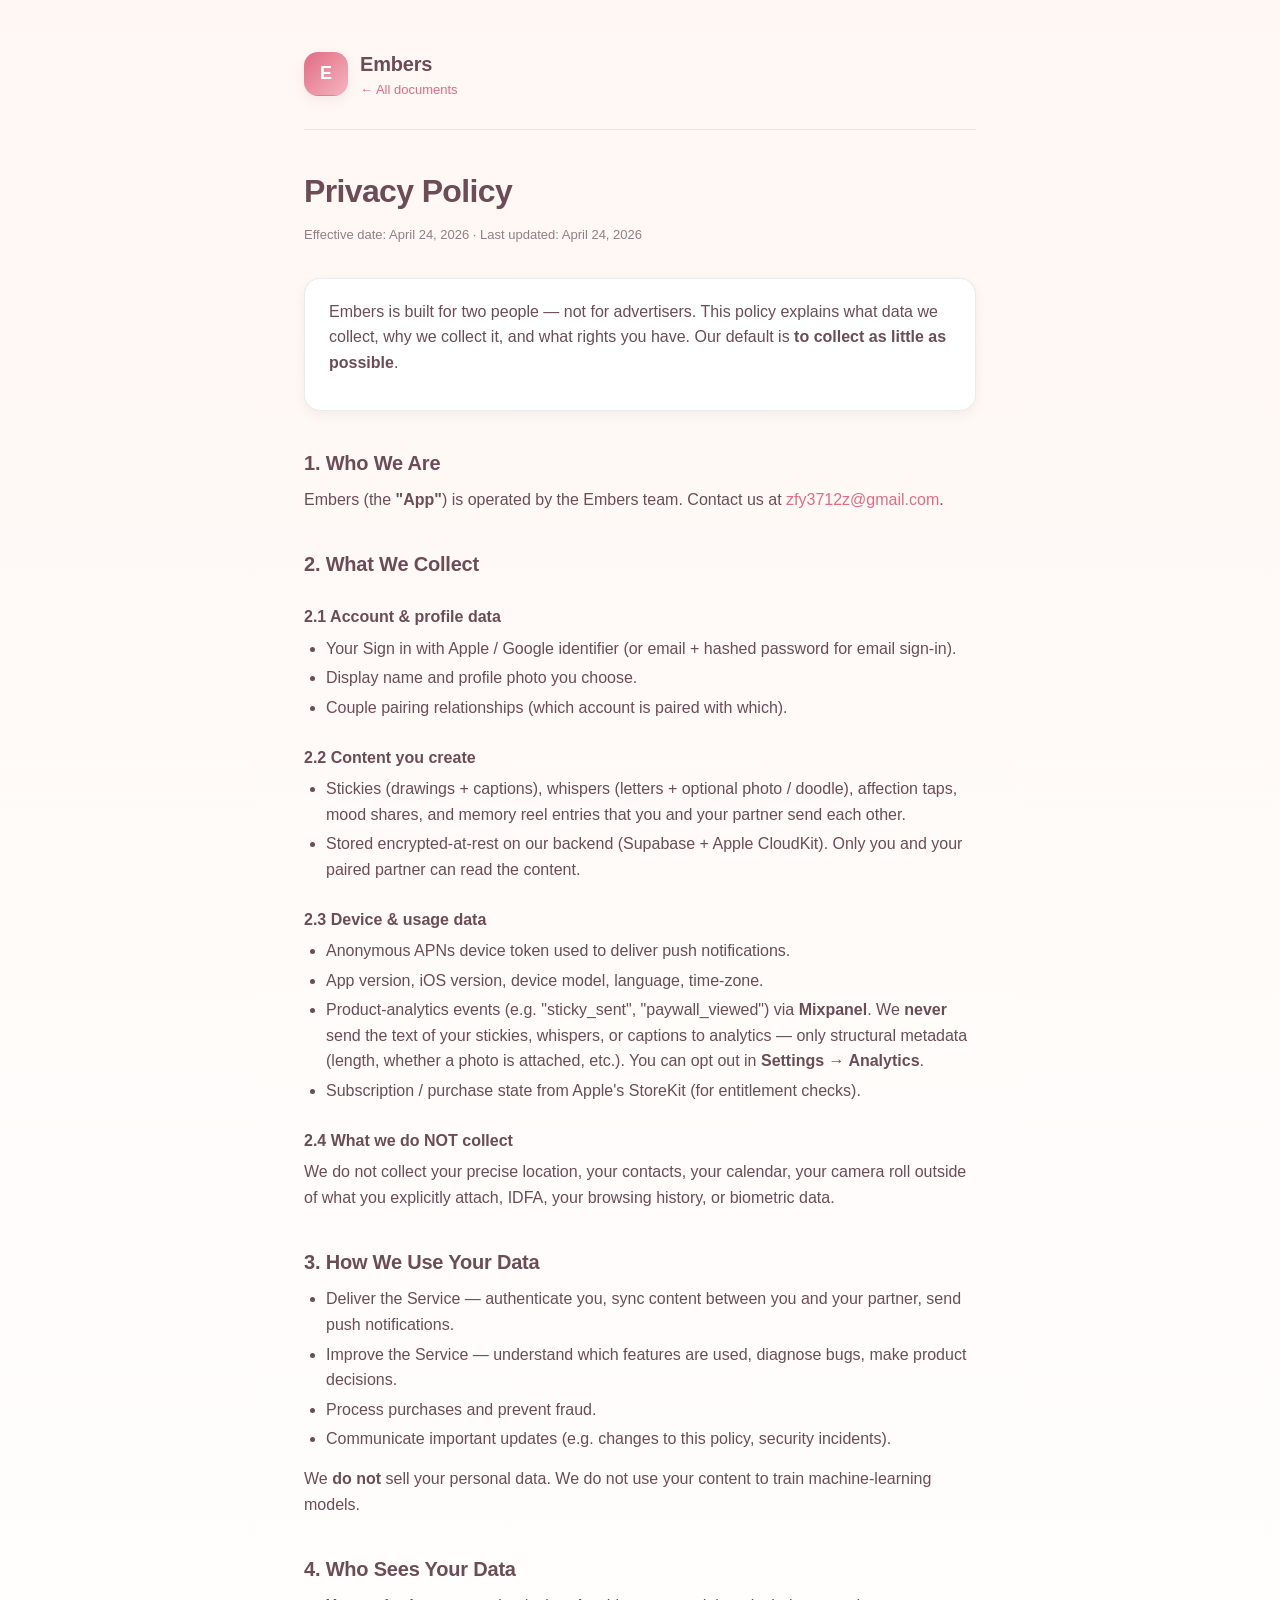
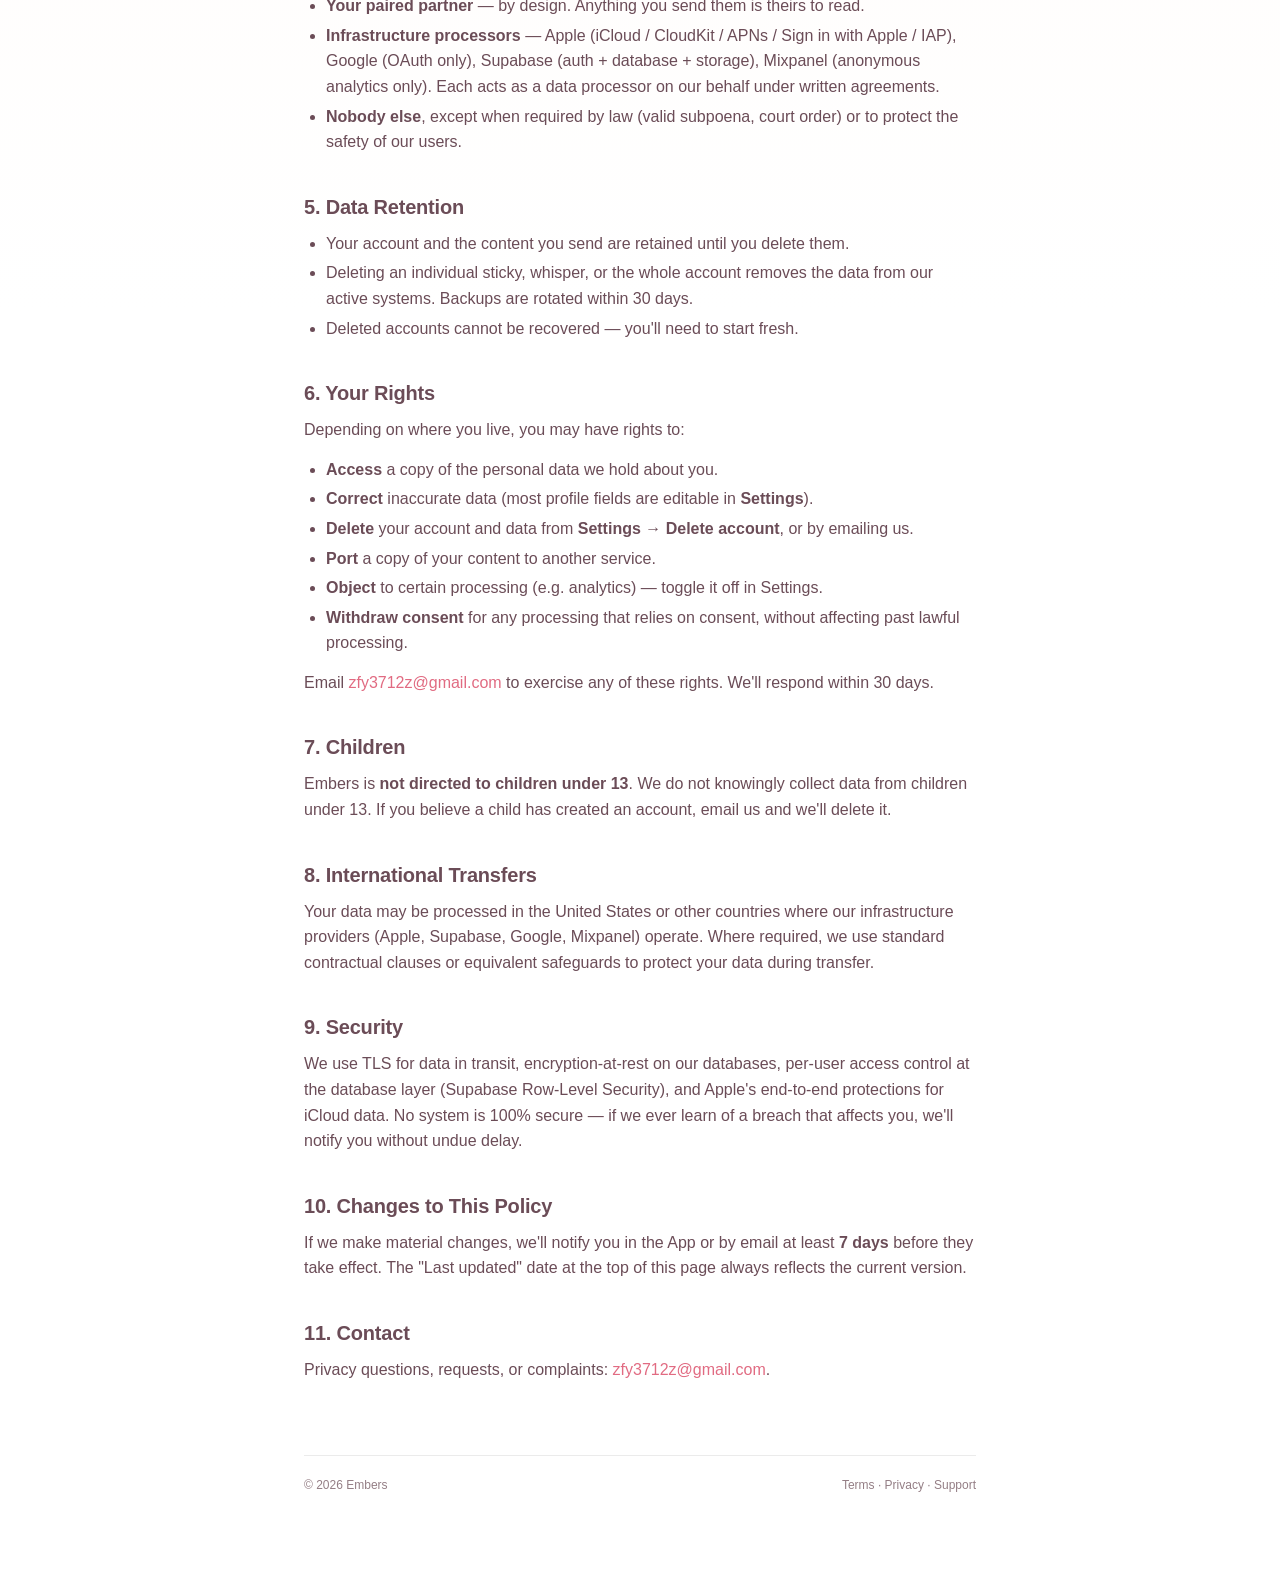
==== docs/privacy.html @ 567c4a61 "chore(pages): initial publish" ====
<!doctype html>
<html lang="en">
<head>
  <meta charset="utf-8" />
  <meta name="viewport" content="width=device-width, initial-scale=1" />
  <title>Embers · Privacy Policy</title>
  <meta name="description" content="Embers Privacy Policy — what we collect, and (mostly) what we don't." />
  <meta name="theme-color" content="#FF8FA3" />
  <link rel="stylesheet" href="./assets/styles.css" />
</head>
<body>
  <main>
    <header class="brand">
      <a href="./index.html" class="logo" aria-label="Embers home">E</a>
      <div>
        <h1>Embers</h1>
        <p><a href="./index.html">← All documents</a></p>
      </div>
    </header>

    <h1 class="page-title">Privacy Policy</h1>
    <p class="page-meta">Effective date: April 24, 2026 · Last updated: April 24, 2026</p>

    <div class="card">
      <p>Embers is built for two people — not for advertisers. This policy explains what data we collect, why we collect it, and what rights you have. Our default is <strong>to collect as little as possible</strong>.</p>
    </div>

    <h2>1. Who We Are</h2>
    <p>Embers (the <strong>"App"</strong>) is operated by the Embers team. Contact us at <a href="mailto:zfy3712z@gmail.com">zfy3712z@gmail.com</a>.</p>

    <h2>2. What We Collect</h2>

    <h3>2.1 Account &amp; profile data</h3>
    <ul>
      <li>Your Sign in with Apple / Google identifier (or email + hashed password for email sign-in).</li>
      <li>Display name and profile photo you choose.</li>
      <li>Couple pairing relationships (which account is paired with which).</li>
    </ul>

    <h3>2.2 Content you create</h3>
    <ul>
      <li>Stickies (drawings + captions), whispers (letters + optional photo / doodle), affection taps, mood shares, and memory reel entries that you and your partner send each other.</li>
      <li>Stored encrypted-at-rest on our backend (Supabase + Apple CloudKit). Only you and your paired partner can read the content.</li>
    </ul>

    <h3>2.3 Device &amp; usage data</h3>
    <ul>
      <li>Anonymous APNs device token used to deliver push notifications.</li>
      <li>App version, iOS version, device model, language, time-zone.</li>
      <li>Product-analytics events (e.g. "sticky_sent", "paywall_viewed") via <strong>Mixpanel</strong>. We <strong>never</strong> send the text of your stickies, whispers, or captions to analytics — only structural metadata (length, whether a photo is attached, etc.). You can opt out in <strong>Settings → Analytics</strong>.</li>
      <li>Subscription / purchase state from Apple's StoreKit (for entitlement checks).</li>
    </ul>

    <h3>2.4 What we do NOT collect</h3>
    <p>We do not collect your precise location, your contacts, your calendar, your camera roll outside of what you explicitly attach, IDFA, your browsing history, or biometric data.</p>

    <h2>3. How We Use Your Data</h2>
    <ul>
      <li>Deliver the Service — authenticate you, sync content between you and your partner, send push notifications.</li>
      <li>Improve the Service — understand which features are used, diagnose bugs, make product decisions.</li>
      <li>Process purchases and prevent fraud.</li>
      <li>Communicate important updates (e.g. changes to this policy, security incidents).</li>
    </ul>
    <p>We <strong>do not</strong> sell your personal data. We do not use your content to train machine-learning models.</p>

    <h2>4. Who Sees Your Data</h2>
    <ul>
      <li><strong>Your paired partner</strong> — by design. Anything you send them is theirs to read.</li>
      <li><strong>Infrastructure processors</strong> — Apple (iCloud / CloudKit / APNs / Sign in with Apple / IAP), Google (OAuth only), Supabase (auth + database + storage), Mixpanel (anonymous analytics only). Each acts as a data processor on our behalf under written agreements.</li>
      <li><strong>Nobody else</strong>, except when required by law (valid subpoena, court order) or to protect the safety of our users.</li>
    </ul>

    <h2>5. Data Retention</h2>
    <ul>
      <li>Your account and the content you send are retained until you delete them.</li>
      <li>Deleting an individual sticky, whisper, or the whole account removes the data from our active systems. Backups are rotated within 30 days.</li>
      <li>Deleted accounts cannot be recovered — you'll need to start fresh.</li>
    </ul>

    <h2>6. Your Rights</h2>
    <p>Depending on where you live, you may have rights to:</p>
    <ul>
      <li><strong>Access</strong> a copy of the personal data we hold about you.</li>
      <li><strong>Correct</strong> inaccurate data (most profile fields are editable in <strong>Settings</strong>).</li>
      <li><strong>Delete</strong> your account and data from <strong>Settings → Delete account</strong>, or by emailing us.</li>
      <li><strong>Port</strong> a copy of your content to another service.</li>
      <li><strong>Object</strong> to certain processing (e.g. analytics) — toggle it off in Settings.</li>
      <li><strong>Withdraw consent</strong> for any processing that relies on consent, without affecting past lawful processing.</li>
    </ul>
    <p>Email <a href="mailto:zfy3712z@gmail.com">zfy3712z@gmail.com</a> to exercise any of these rights. We'll respond within 30 days.</p>

    <h2>7. Children</h2>
    <p>Embers is <strong>not directed to children under 13</strong>. We do not knowingly collect data from children under 13. If you believe a child has created an account, email us and we'll delete it.</p>

    <h2>8. International Transfers</h2>
    <p>Your data may be processed in the United States or other countries where our infrastructure providers (Apple, Supabase, Google, Mixpanel) operate. Where required, we use standard contractual clauses or equivalent safeguards to protect your data during transfer.</p>

    <h2>9. Security</h2>
    <p>We use TLS for data in transit, encryption-at-rest on our databases, per-user access control at the database layer (Supabase Row-Level Security), and Apple's end-to-end protections for iCloud data. No system is 100% secure — if we ever learn of a breach that affects you, we'll notify you without undue delay.</p>

    <h2>10. Changes to This Policy</h2>
    <p>If we make material changes, we'll notify you in the App or by email at least <strong>7 days</strong> before they take effect. The "Last updated" date at the top of this page always reflects the current version.</p>

    <h2>11. Contact</h2>
    <p>Privacy questions, requests, or complaints: <a href="mailto:zfy3712z@gmail.com">zfy3712z@gmail.com</a>.</p>

    <footer>
      <span>© <span id="year"></span> Embers</span>
      <span>
        <a href="./terms.html">Terms</a> ·
        <a href="./privacy.html">Privacy</a> ·
        <a href="./support.html">Support</a>
      </span>
    </footer>
  </main>
  <script>document.getElementById('year').textContent = new Date().getFullYear();</script>
</body>
</html>
---- docs/assets/styles.css ----
/*
 * Embers · GitHub Pages shared stylesheet
 *
 * Mirrors the in-app design tokens (rose / cream / chestnut) so the
 * hosted legal pages feel like an extension of the iOS app, not a
 * random boilerplate. Single file keeps the whole site fast — no JS,
 * no external fonts beyond the system stack.
 */

:root {
  --rose:           #FF8FA3;
  --rose-deep:      #E16B82;
  --blush:          #F5B5C1;
  --petal:          #FFEAEE;
  --cream:          #FFF7F3;
  --chestnut:       #6B4C57;
  --muted:          #947E85;
  --hairline:       rgba(0, 0, 0, 0.08);
  --surface:        #ffffff;
  --radius-sm:      8px;
  --radius-md:      16px;
  --radius-lg:      28px;
  --shadow-sm:      0 4px 12px rgba(107, 76, 87, 0.08);
  --shadow-md:      0 10px 28px rgba(107, 76, 87, 0.12);
}

* { box-sizing: border-box; }

html, body {
  margin: 0;
  padding: 0;
  font-family: -apple-system, BlinkMacSystemFont, "SF Pro Rounded",
               "SF Pro Text", "Segoe UI", Roboto, "Helvetica Neue",
               Arial, sans-serif;
  font-size: 16px;
  line-height: 1.6;
  color: var(--chestnut);
  background: linear-gradient(180deg, var(--cream) 0%, #ffffff 60%);
  -webkit-font-smoothing: antialiased;
  -moz-osx-font-smoothing: grayscale;
}

a {
  color: var(--rose-deep);
  text-decoration: none;
  border-bottom: 1px solid transparent;
  transition: border-color 180ms ease, color 180ms ease;
}
a:hover { border-bottom-color: var(--rose-deep); }

main {
  max-width: 720px;
  margin: 0 auto;
  padding: 48px 24px 96px;
}

/* --- Header / brand --- */

header.brand {
  display: flex;
  align-items: center;
  gap: 12px;
  padding-bottom: 28px;
  border-bottom: 1px solid var(--hairline);
  margin-bottom: 36px;
}
header.brand .logo {
  width: 44px;
  height: 44px;
  border-radius: 14px;
  background: linear-gradient(135deg, var(--rose-deep), var(--blush));
  display: grid;
  place-items: center;
  color: #ffffff;
  font-weight: 700;
  font-size: 18px;
  box-shadow: var(--shadow-sm);
}
header.brand h1 {
  font-size: 20px;
  font-weight: 700;
  margin: 0;
  letter-spacing: -0.01em;
}
header.brand p {
  margin: 0;
  font-size: 13px;
  color: var(--muted);
}

/* --- Typography --- */

h1.page-title {
  font-size: 32px;
  font-weight: 700;
  letter-spacing: -0.02em;
  margin: 0 0 8px;
}
.page-meta {
  font-size: 13px;
  color: var(--muted);
  margin: 0 0 32px;
}
h2 {
  font-size: 20px;
  font-weight: 600;
  margin: 36px 0 8px;
  letter-spacing: -0.01em;
}
h3 {
  font-size: 16px;
  font-weight: 600;
  margin: 24px 0 6px;
}
p { margin: 0 0 14px; }
ul, ol { padding-left: 22px; margin: 0 0 14px; }
li { margin-bottom: 4px; }

strong { color: var(--chestnut); }

/* --- Cards / callouts --- */

.card {
  background: var(--surface);
  border-radius: var(--radius-md);
  padding: 20px 24px;
  box-shadow: var(--shadow-sm);
  border: 1px solid var(--hairline);
  margin-bottom: 20px;
}
.card.cta {
  background: linear-gradient(135deg, #fff 0%, var(--petal) 140%);
}

.email-chip {
  display: inline-flex;
  align-items: center;
  gap: 8px;
  padding: 10px 16px;
  border-radius: 999px;
  background: var(--chestnut);
  color: #ffffff;
  font-weight: 600;
  font-size: 14px;
  box-shadow: var(--shadow-sm);
}
.email-chip:hover { border-bottom: none; color: #ffffff; opacity: 0.92; }

/* --- Index page grid --- */

.doc-grid {
  display: grid;
  grid-template-columns: 1fr;
  gap: 16px;
  margin-top: 24px;
}
@media (min-width: 680px) {
  .doc-grid { grid-template-columns: 1fr 1fr 1fr; }
}
.doc-card {
  display: block;
  padding: 22px;
  background: var(--surface);
  border-radius: var(--radius-md);
  box-shadow: var(--shadow-sm);
  border: 1px solid var(--hairline);
  color: var(--chestnut);
  transition: transform 180ms ease, box-shadow 180ms ease;
}
.doc-card:hover {
  transform: translateY(-2px);
  box-shadow: var(--shadow-md);
  border-bottom: 1px solid var(--hairline);
}
.doc-card .emoji { font-size: 28px; display: block; margin-bottom: 10px; }
.doc-card h3 { margin: 0 0 4px; font-size: 17px; }
.doc-card p  { margin: 0; font-size: 13px; color: var(--muted); }

/* --- Footer --- */

footer {
  margin-top: 72px;
  padding-top: 20px;
  border-top: 1px solid var(--hairline);
  font-size: 12px;
  color: var(--muted);
  display: flex;
  flex-wrap: wrap;
  gap: 8px 16px;
  justify-content: space-between;
}
footer a { color: var(--muted); }
footer a:hover { color: var(--chestnut); border-bottom-color: var(--chestnut); }
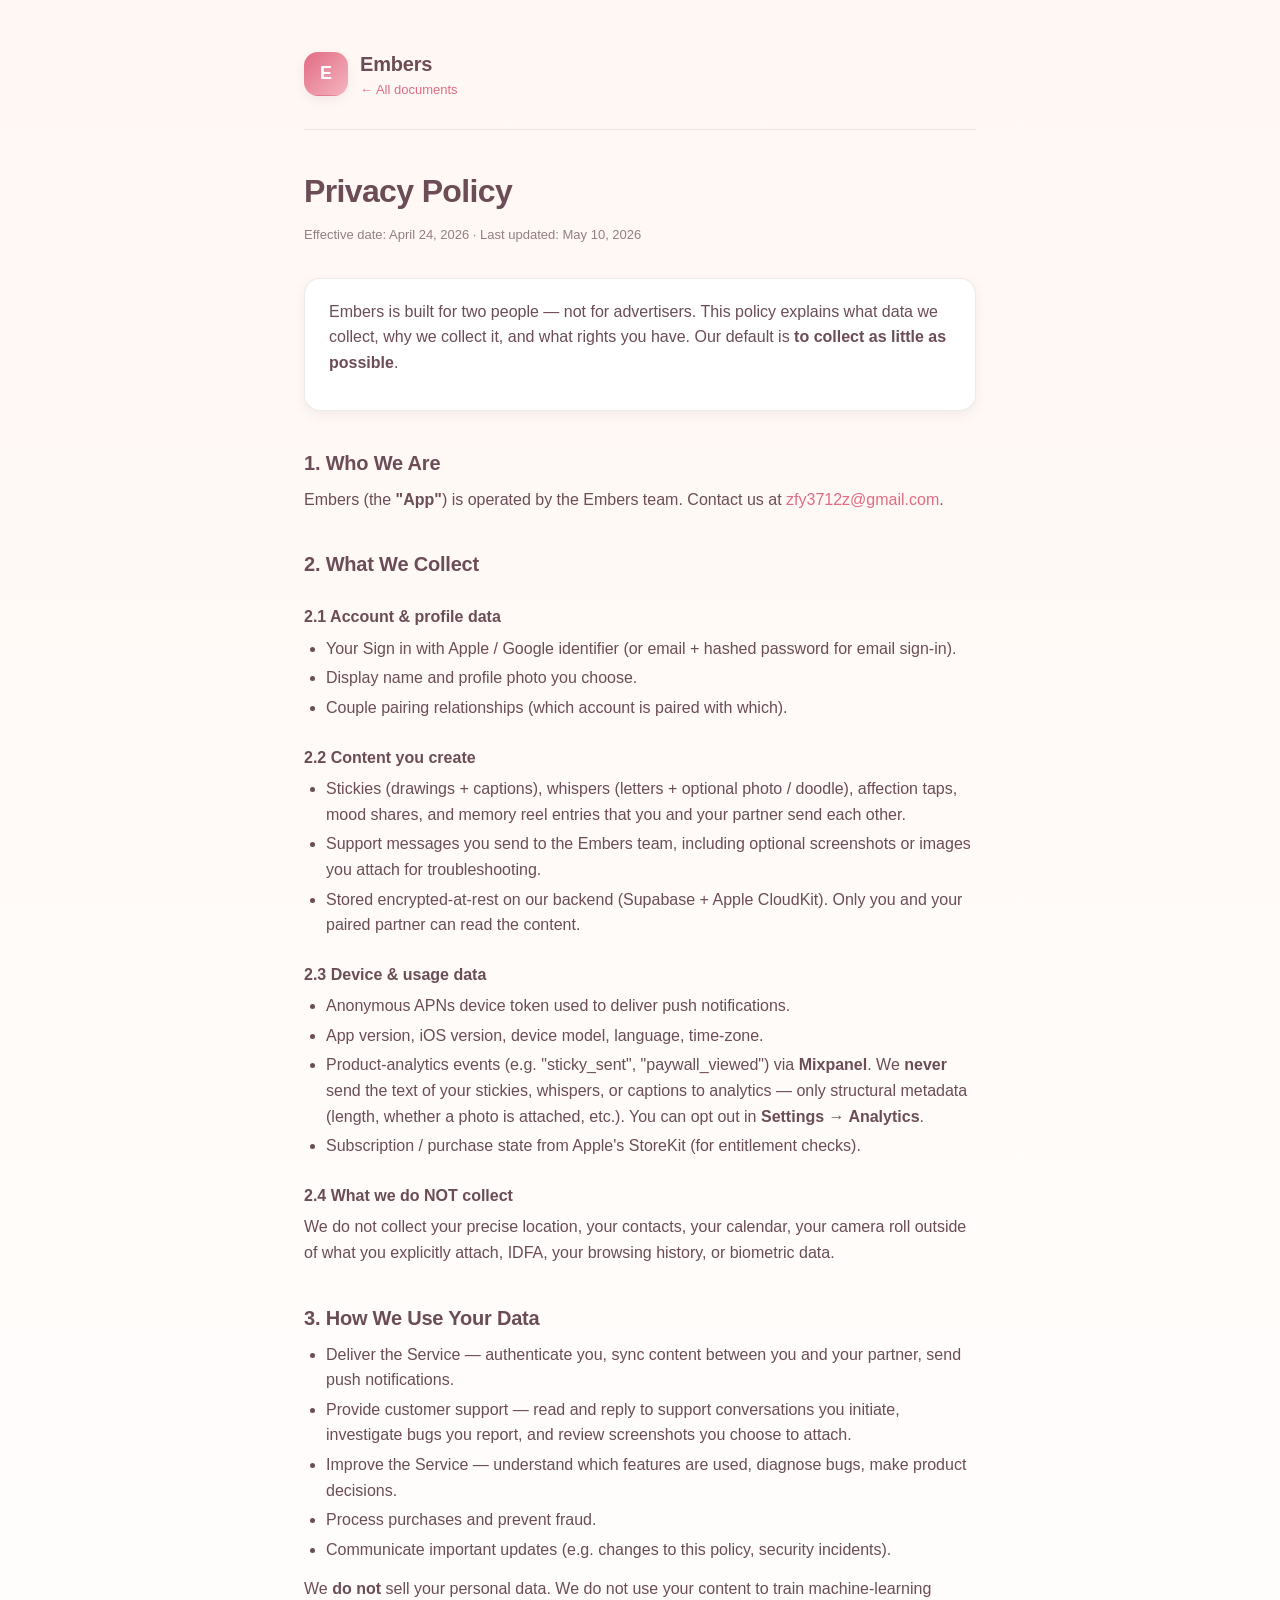
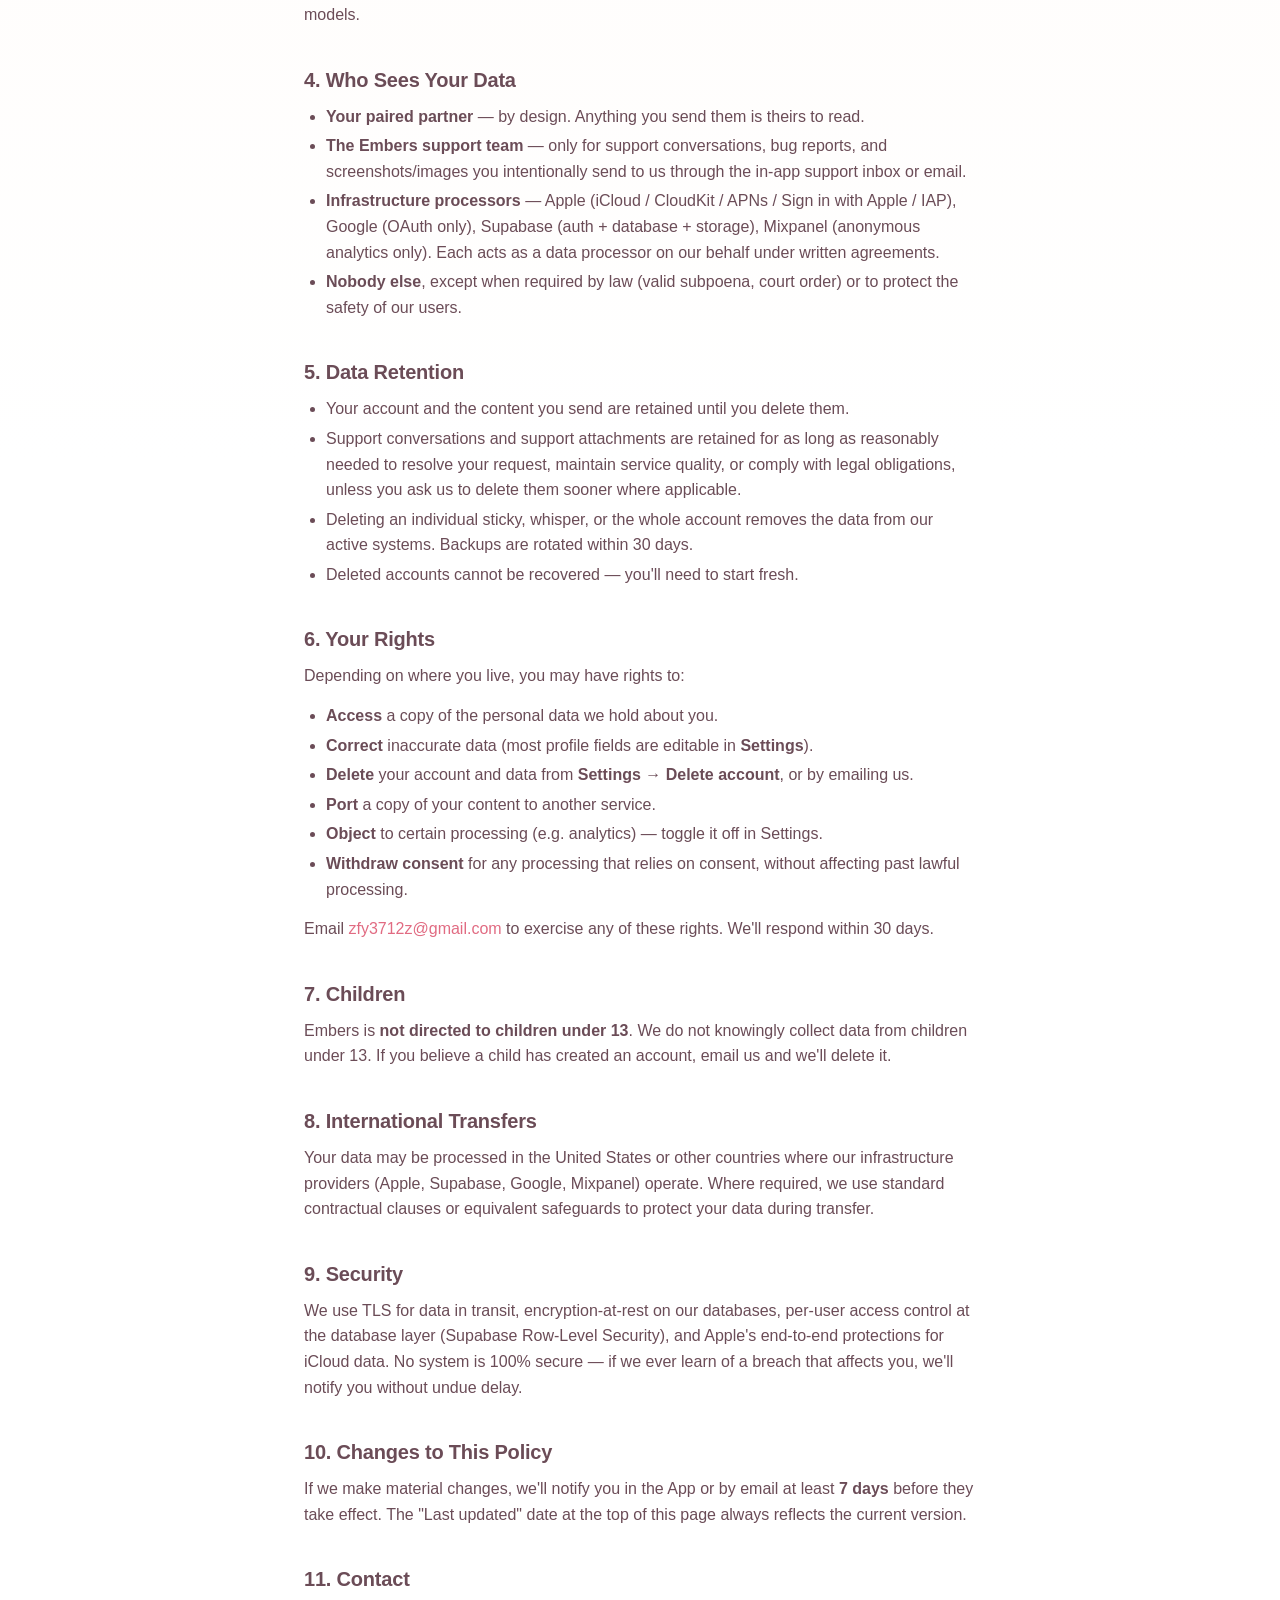
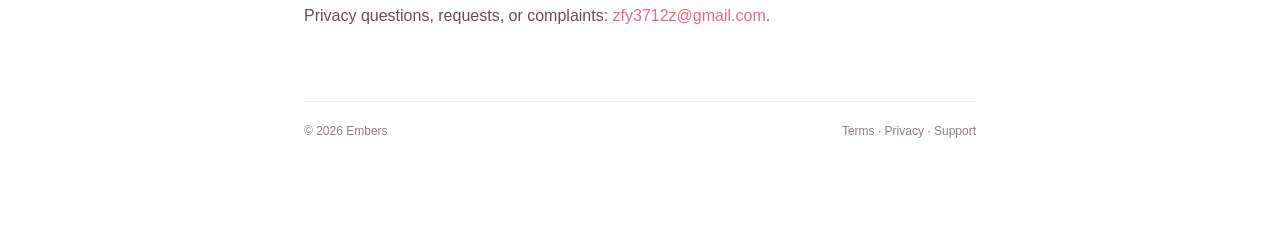
==== commit f2977365: "chore(pages): update support privacy disclosures" ====
--- a/docs/privacy.html
+++ b/docs/privacy.html
@@ -19,7 +19,7 @@
     </header>
 
     <h1 class="page-title">Privacy Policy</h1>
-    <p class="page-meta">Effective date: April 24, 2026 · Last updated: April 24, 2026</p>
+    <p class="page-meta">Effective date: April 24, 2026 · Last updated: May 10, 2026</p>
 
     <div class="card">
       <p>Embers is built for two people — not for advertisers. This policy explains what data we collect, why we collect it, and what rights you have. Our default is <strong>to collect as little as possible</strong>.</p>
@@ -40,6 +40,7 @@
     <h3>2.2 Content you create</h3>
     <ul>
       <li>Stickies (drawings + captions), whispers (letters + optional photo / doodle), affection taps, mood shares, and memory reel entries that you and your partner send each other.</li>
+      <li>Support messages you send to the Embers team, including optional screenshots or images you attach for troubleshooting.</li>
       <li>Stored encrypted-at-rest on our backend (Supabase + Apple CloudKit). Only you and your paired partner can read the content.</li>
     </ul>
 
@@ -57,6 +58,7 @@
     <h2>3. How We Use Your Data</h2>
     <ul>
       <li>Deliver the Service — authenticate you, sync content between you and your partner, send push notifications.</li>
+      <li>Provide customer support — read and reply to support conversations you initiate, investigate bugs you report, and review screenshots you choose to attach.</li>
       <li>Improve the Service — understand which features are used, diagnose bugs, make product decisions.</li>
       <li>Process purchases and prevent fraud.</li>
       <li>Communicate important updates (e.g. changes to this policy, security incidents).</li>
@@ -66,6 +68,7 @@
     <h2>4. Who Sees Your Data</h2>
     <ul>
       <li><strong>Your paired partner</strong> — by design. Anything you send them is theirs to read.</li>
+      <li><strong>The Embers support team</strong> — only for support conversations, bug reports, and screenshots/images you intentionally send to us through the in-app support inbox or email.</li>
       <li><strong>Infrastructure processors</strong> — Apple (iCloud / CloudKit / APNs / Sign in with Apple / IAP), Google (OAuth only), Supabase (auth + database + storage), Mixpanel (anonymous analytics only). Each acts as a data processor on our behalf under written agreements.</li>
       <li><strong>Nobody else</strong>, except when required by law (valid subpoena, court order) or to protect the safety of our users.</li>
     </ul>
@@ -73,6 +76,7 @@
     <h2>5. Data Retention</h2>
     <ul>
       <li>Your account and the content you send are retained until you delete them.</li>
+      <li>Support conversations and support attachments are retained for as long as reasonably needed to resolve your request, maintain service quality, or comply with legal obligations, unless you ask us to delete them sooner where applicable.</li>
       <li>Deleting an individual sticky, whisper, or the whole account removes the data from our active systems. Backups are rotated within 30 days.</li>
       <li>Deleted accounts cannot be recovered — you'll need to start fresh.</li>
     </ul>
